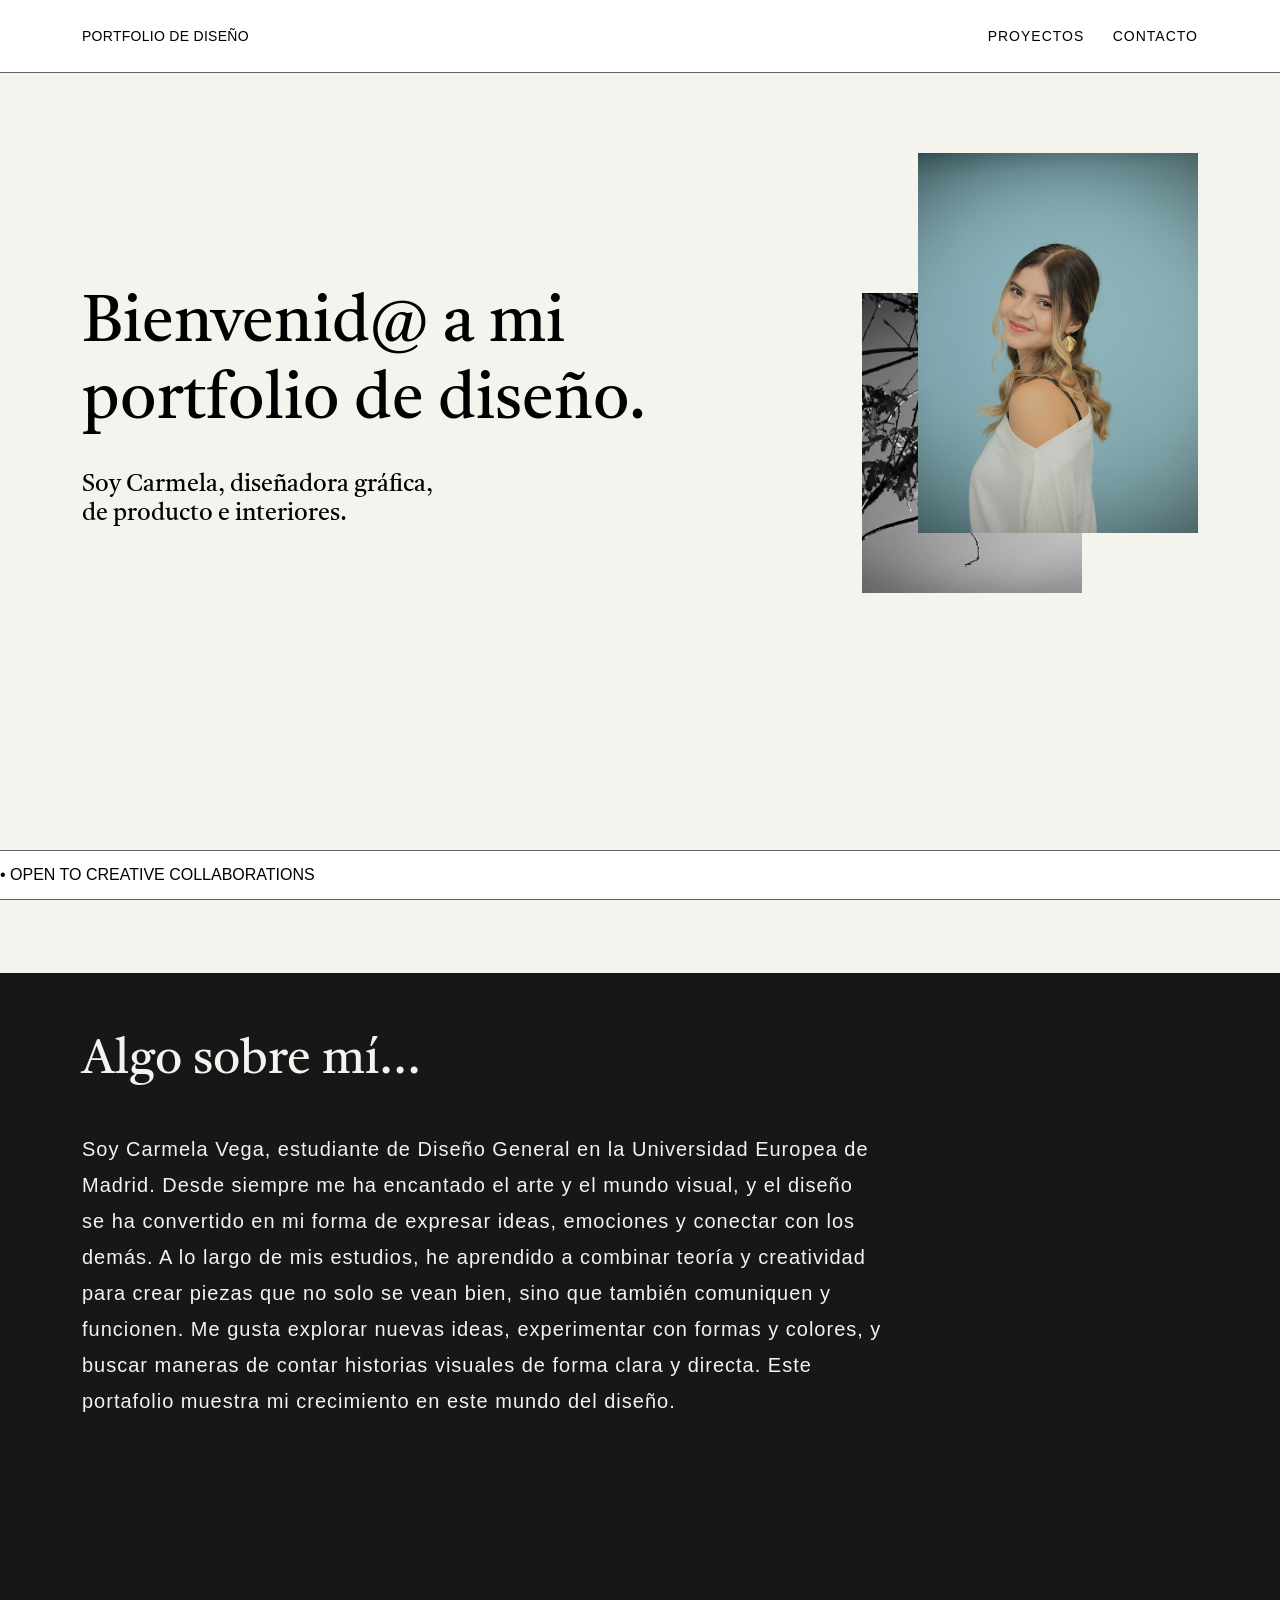
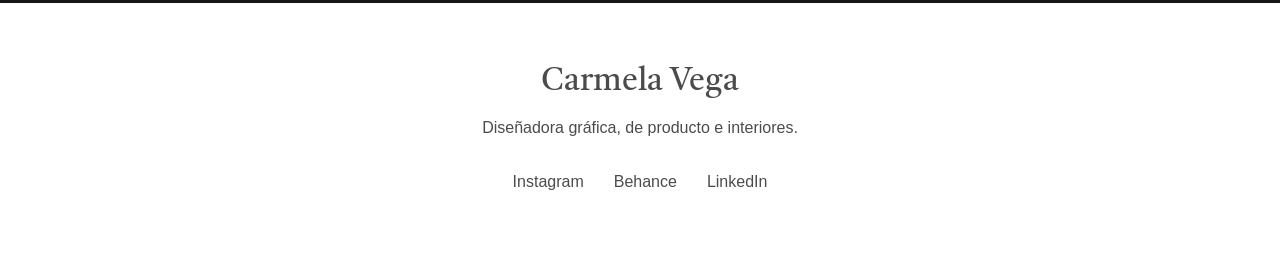
==== TRABAJO FINAL PORTOLFIO/index.html @ 1b76c17f "Estructura inicial del portfolio personal" ====
<!doctype html>
<html lang="es">
  <head>
    <meta charset="UTF-8" />
    <meta name="viewport" content="width=device-width, initial-scale=1.0" />
    <title>Portfolio Carmela Vega</title>

    <!-- Bootstrap 5.3 -->
    <link
      href="https://cdn.jsdelivr.net/npm/bootstrap@5.3.3/dist/css/bootstrap.min.css"
      rel="stylesheet"
    />

    <!-- CSS propio -->
    <link rel="stylesheet" href="css/style.css" />

    <!-- JavaScript -->
    <script src="js/script.js" defer></script>

    <link rel="preconnect" href="https://fonts.googleapis.com" />
    <link rel="preconnect" href="https://fonts.gstatic.com" crossorigin />
    <link
      href="https://fonts.googleapis.com/css2?family=Castoro:ital@0;1&family=Playfair+Display:ital,wght@0,400..900;1,400..900&family=Poppins:ital,wght@0,100;0,200;0,300;0,400;0,500;0,600;0,700;0,800;0,900;1,100;1,200;1,300;1,400;1,500;1,600;1,700;1,800;1,900&family=Urbanist:ital,wght@0,100..900;1,100..900&display=swap"
      rel="stylesheet"
    />
  </head>
  <body>
    <!-- ===================== Cabecera ===================== -->
    <header class="cabecera">
      <div class="container d-flex justify-content-between align-items-center">
        <a href="#" class="marca">PORTFOLIO DE DISEÑO</a>
        <nav>
          <a href="#proyectos" class="enlace-nav">PROYECTOS</a>
          <a href="#contacto-seccion" class="enlace-nav">CONTACTO</a>
        </nav>
      </div>
    </header>

    <!-- ===================== Hero ===================== -->
    <section class="hero">
      <div class="container hero-content">
        <div class="hero-text">
          <h1>Bienvenid@ a mi portfolio de diseño.</h1>

          <h2>
            Soy Carmela, diseñadora gráfica, <br />
            de producto e interiores.
          </h2>
        </div>

        <div class="hero-images">
          <img src="img/IMG_3448.jpg" alt="fotografia BN" class="img-back" />

          <img
            src="img/IMG_0022 (3).JPG"
            alt="Foto carmela"
            class="img-front"
          />
        </div>
      </div>
    </section>
    <!-- ===================== Linea animada ===================== -->
    <div class="linea-horizontal">
      <div class="texto-movimiento">• OPEN TO CREATIVE COLLABORATIONS</div>
    </div>
    <!-- SOBRE MÍ -->

    <section class="sobre-mi">
      <div class="container">
        <h2>Algo sobre mí...</h2>

        <p>
          Soy Carmela Vega, estudiante de Diseño General en la Universidad
          Europea de Madrid. Desde siempre me ha encantado el arte y el mundo
          visual, y el diseño se ha convertido en mi forma de expresar ideas,
          emociones y conectar con los demás. A lo largo de mis estudios, he
          aprendido a combinar teoría y creatividad para crear piezas que no
          solo se vean bien, sino que también comuniquen y funcionen. Me gusta
          explorar nuevas ideas, experimentar con formas y colores, y buscar
          maneras de contar historias visuales de forma clara y directa. Este
          portafolio muestra mi crecimiento en este mundo del diseño.
        </p>
      </div>
    </section>

    <!--FOOTER-->

    <footer class="footer">
      <h3>Carmela Vega</h3>

      <p>Diseñadora gráfica, de producto e interiores.</p>

      <div class="footer-links">
        <a href="#">Instagram</a>

        <a href="#">Behance</a>

        <a href="#">LinkedIn</a>
      </div>
    </footer>
  </body>
</html>
---- TRABAJO FINAL PORTOLFIO/css/style.css ----
/* PARAMETROS */

* {
  box-sizing: border-box;
}

html {
  scroll-behavior: smooth;
}

body {
  font-family: "Helvetica Neue", Arial, sans-serif;
  background: var(--color-fondo);
  color: var(--color-texto);
  line-height: 1.5;
  margin: 0;
}

/* CABECERA */

.cabecera {
  padding: 1.5rem 0;
  border-bottom: 1px solid rgb(100, 100, 100);
}

.marca {
  font-size: 14px;
  letter-spacing: 1px;
  letter-spacing: 0.02em;
  color: var(--color-acento);
  text-decoration: none;
}

.enlace-nav {
  color: black;
  text-decoration: none;
  margin-left: 1.5rem;
  font-size: 14px;
  letter-spacing: 1px;
  transition: opacity 0.2s ease;
}

.enlace-nav:hover {
  opacity: 0.6;
}

/* HERO */

.hero {
  padding: 100px 0;
  background: #f5f3ee;
  overflow: hidden;
  position: relative;
  min-height: 100vh;
}

.hero-content {
  display: flex;
  justify-content: space-between;
  align-items: center;
  gap: 80px;
}

/* TEXTO */

.hero-text {
  max-width: 700px;
}

.hero h1 {
  font-family: "castoro";
  font-size: 4rem;
  margin-bottom: 10px;
  font-weight: 400;
}

.hero h2 {
  font-family: "castoro";
  font-size: 1.5rem;
  font-weight: 500;
  margin-bottom: 30px;
  margin-top: 30px;
}

/* IMÁGENES */

.hero-images {
  position: relative;
  width: 420px;
  height: 500px;
}

/* FOTO DE ATRÁS */

.img-back {
  position: absolute;
  width: 220px;
  height: 300px;
  cursor: pointer;
  left: 0;
  bottom: 0;
  z-index: 1;
  margin-bottom: 5rem;

  object-fit: cover;
  transition: transform 0.4s ease;
}

.img-back:hover {
  transform: scale(1.03) translateY(-10px);
}

/* FOTO MIA */

.img-front {
  position: absolute;
  width: 280px;
  height: 380px;
  object-fit: cover;
  top: -20px;
  right: 0;
  z-index: 2;

  transition: transform 0.4s ease;
  cursor: pointer;
}

.img-front:hover {
  transform: scale(1.03) translateY(-10px);
}

/* CONTENEDOR DE LA LÍNEA */

.linea-horizontal {
  position: absolute;
  bottom: 0;
  width: 100%;
  background-color: white;
  border-top: 1px solid rgb(100, 100, 100);
  border-bottom: 1px solid rgb(100, 100, 100);
  overflow: hidden;
  padding: 12px 0;
  z-index: 10;
}

/* TEXTO */

.texto-movimiento {
  display: inline-block;
  /* 
  white-space: nowrap;
  font-size: 14px;
  letter-spacing: 1px; */
  animation: moverTexto 12s linear infinite;
}

/* ANIMACIÓN */

@keyframes moverTexto {
  /* from {
    transform: translateX(100%);
  } */

  to {
    transform: translateX(-50%);
  }
}

/* SOBRE MÍ */

.sobre-mi {
  background-color: rgb(24, 23, 23);
  padding: 60px 0;
  min-height: 70vh;
}

.sobre-mi h2 {
  font-family: "castoro";
  color: #f5f3ee;
  font-size: 3rem;
  margin-bottom: 40px;
}

.sobre-mi p {
  color: #f5f3ee;
  max-width: 800px;
  font-size: 20px;
  letter-spacing: 1px;
  line-height: 1.8;
  font-weight: 300;
}

/* FOOTER */

.footer {
  opacity: 0.7;
  background-color: white;
  color: black;
  text-align: center;
  padding: 60px 20px;
}

.footer h3 {
  font-family: "castoro";
  font-size: 2rem;
  margin-bottom: 15px;
}

/* TEXTO */

.footer p {
  font-size: 1rem;
  margin-bottom: 30px;
}

/* LINKS */

.footer-links {
  display: flex;
  justify-content: center;
  gap: 30px;
}

.footer-links a {
  color: #000000;
  text-decoration: none;
  transition: opacity 0.3s ease;
}

.footer-links a:hover {
  opacity: 0.6;
}
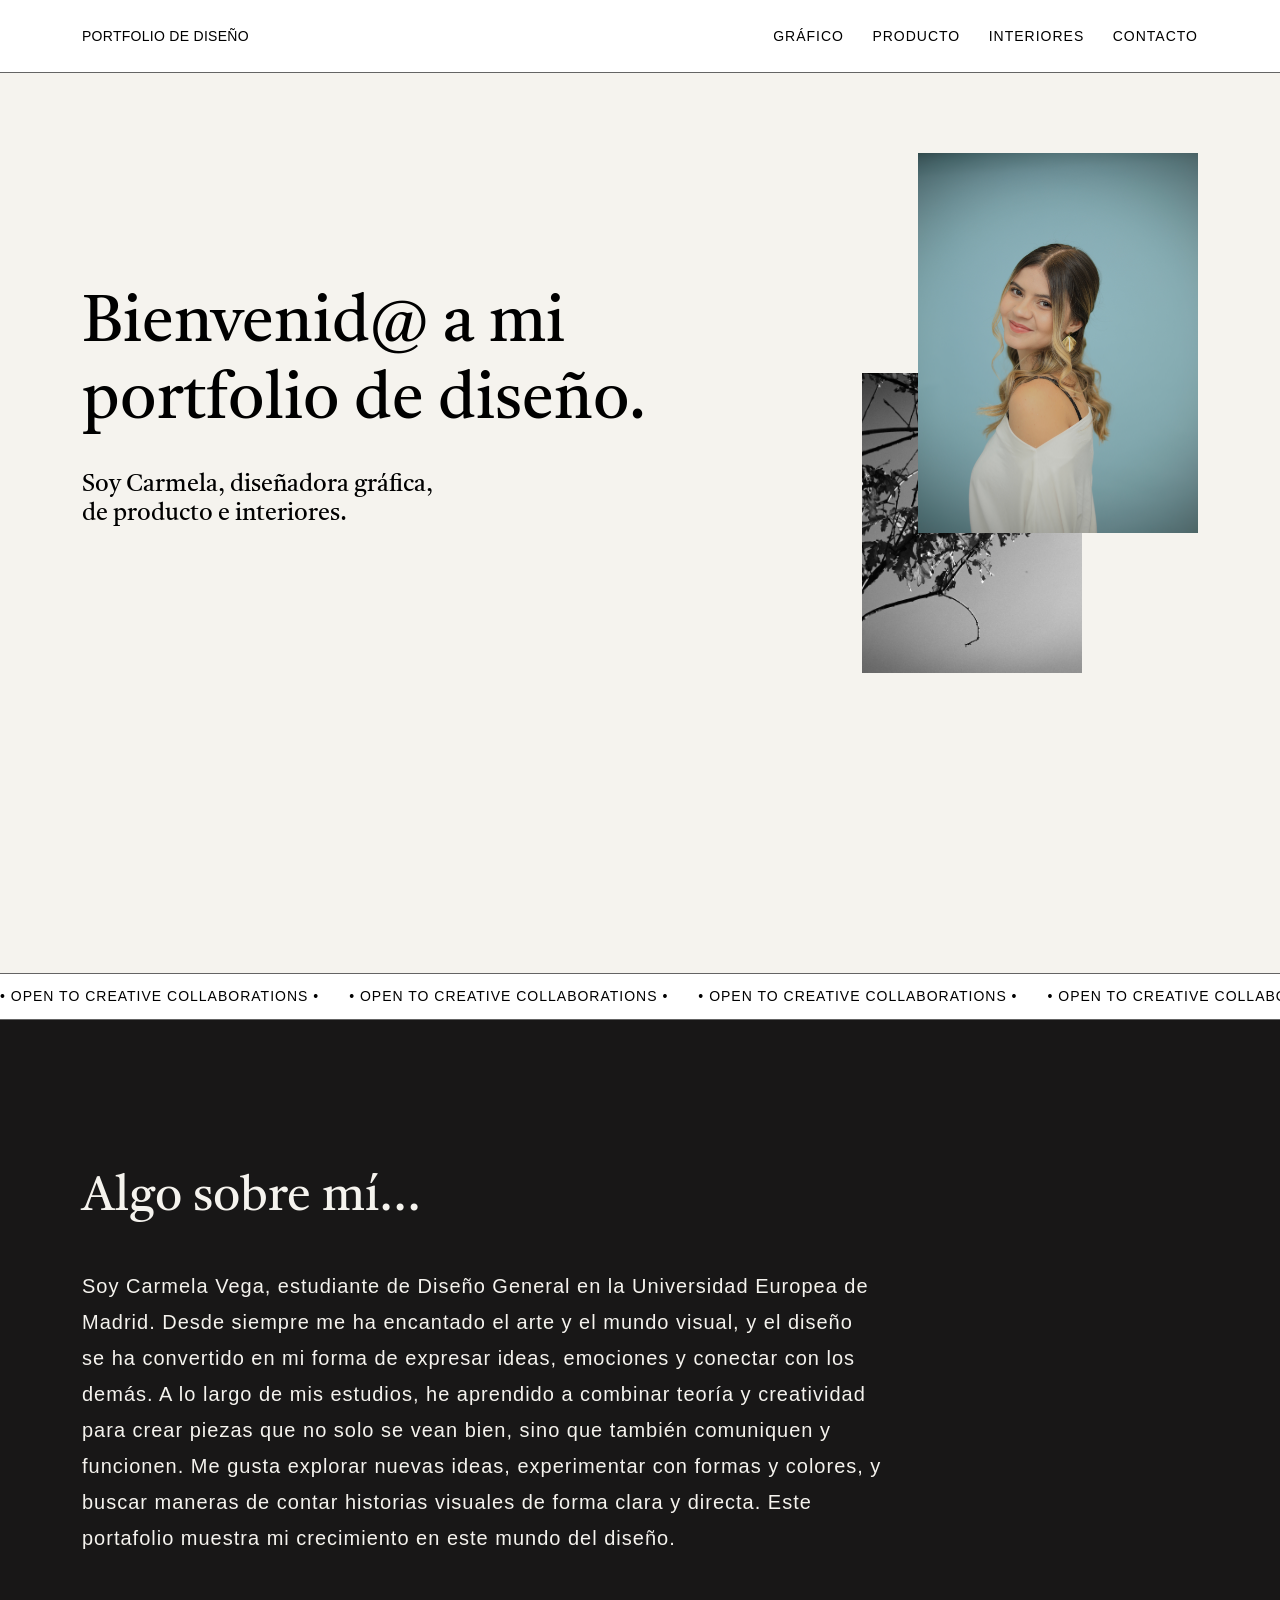
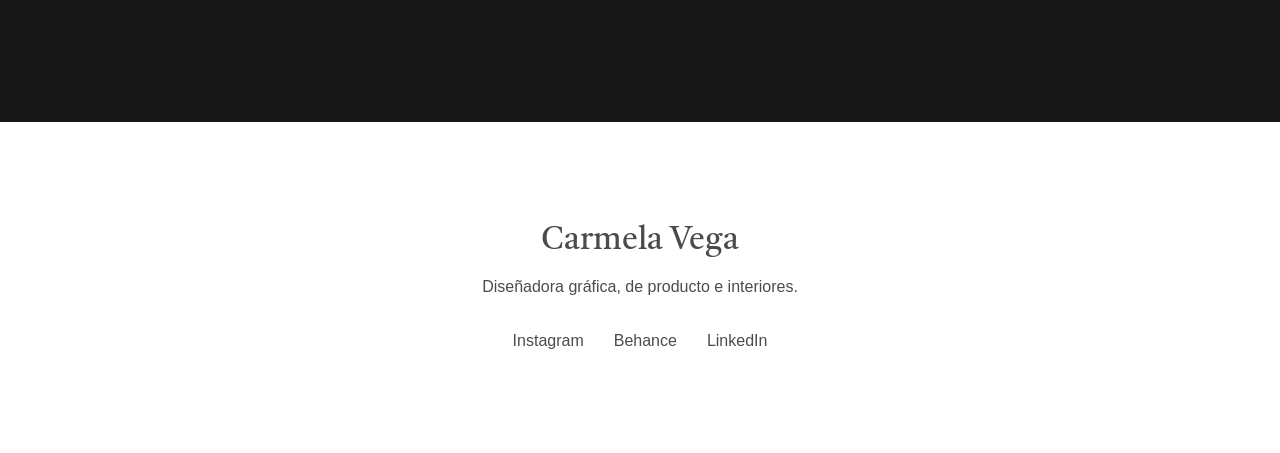
==== commit a2c74848: "Implementación de la sección gráfica y mejoras de estilo" ====
--- a/TRABAJO FINAL PORTOLFIO/index.html
+++ b/TRABAJO FINAL PORTOLFIO/index.html
@@ -2,7 +2,9 @@
 <html lang="es">
   <head>
     <meta charset="UTF-8" />
+
     <meta name="viewport" content="width=device-width, initial-scale=1.0" />
+
     <title>Portfolio Carmela Vega</title>
 
     <!-- Bootstrap 5.3 -->
@@ -18,25 +20,36 @@
     <script src="js/script.js" defer></script>
 
     <link rel="preconnect" href="https://fonts.googleapis.com" />
+
     <link rel="preconnect" href="https://fonts.gstatic.com" crossorigin />
+
     <link
       href="https://fonts.googleapis.com/css2?family=Castoro:ital@0;1&family=Playfair+Display:ital,wght@0,400..900;1,400..900&family=Poppins:ital,wght@0,100;0,200;0,300;0,400;0,500;0,600;0,700;0,800;0,900;1,100;1,200;1,300;1,400;1,500;1,600;1,700;1,800;1,900&family=Urbanist:ital,wght@0,100..900;1,100..900&display=swap"
       rel="stylesheet"
     />
   </head>
+
   <body>
     <!-- ===================== Cabecera ===================== -->
+
     <header class="cabecera">
       <div class="container d-flex justify-content-between align-items-center">
-        <a href="#" class="marca">PORTFOLIO DE DISEÑO</a>
+        <a href="index.html" class="marca"> PORTFOLIO DE DISEÑO </a>
+
         <nav>
-          <a href="#proyectos" class="enlace-nav">PROYECTOS</a>
-          <a href="#contacto-seccion" class="enlace-nav">CONTACTO</a>
+          <a href="grafico.html" class="enlace-nav">GRÁFICO</a>
+
+          <a href="#producto" class="enlace-nav">PRODUCTO</a>
+
+          <a href="#interiores" class="enlace-nav">INTERIORES</a>
+
+          <a href="contacto.html" class="enlace-nav">CONTACTO</a>
         </nav>
       </div>
     </header>
 
     <!-- ===================== Hero ===================== -->
+
     <section class="hero">
       <div class="container hero-content">
         <div class="hero-text">
@@ -59,11 +72,22 @@
         </div>
       </div>
     </section>
+
     <!-- ===================== Linea animada ===================== -->
+
     <div class="linea-horizontal">
-      <div class="texto-movimiento">• OPEN TO CREATIVE COLLABORATIONS</div>
+      <div class="texto-movimiento">
+        <span>• OPEN TO CREATIVE COLLABORATIONS •</span>
+
+        <span>• OPEN TO CREATIVE COLLABORATIONS •</span>
+
+        <span>• OPEN TO CREATIVE COLLABORATIONS •</span>
+
+        <span>• OPEN TO CREATIVE COLLABORATIONS •</span>
+      </div>
     </div>
-    <!-- SOBRE MÍ -->
+
+    <!-- ===================== SOBRE MÍ ===================== -->
 
     <section class="sobre-mi">
       <div class="container">
@@ -83,7 +107,7 @@
       </div>
     </section>
 
-    <!--FOOTER-->
+    <!-- ===================== FOOTER ===================== -->
 
     <footer class="footer">
       <h3>Carmela Vega</h3>
--- a/TRABAJO FINAL PORTOLFIO/css/style.css
+++ b/TRABAJO FINAL PORTOLFIO/css/style.css
@@ -100,7 +100,6 @@
   left: 0;
   bottom: 0;
   z-index: 1;
-  margin-bottom: 5rem;
 
   object-fit: cover;
   transition: transform 0.4s ease;
@@ -132,34 +131,31 @@
 /* CONTENEDOR DE LA LÍNEA */
 
 .linea-horizontal {
-  position: absolute;
-  bottom: 0;
   width: 100%;
   background-color: white;
   border-top: 1px solid rgb(100, 100, 100);
   border-bottom: 1px solid rgb(100, 100, 100);
   overflow: hidden;
   padding: 12px 0;
-  z-index: 10;
 }
 
 /* TEXTO */
 
 .texto-movimiento {
-  display: inline-block;
-  /* 
+  display: flex;
+  gap: 30px;
   white-space: nowrap;
   font-size: 14px;
-  letter-spacing: 1px; */
+  letter-spacing: 1px;
   animation: moverTexto 12s linear infinite;
 }
 
 /* ANIMACIÓN */
 
 @keyframes moverTexto {
-  /* from {
-    transform: translateX(100%);
-  } */
+  from {
+    transform: translateX(0);
+  }
 
   to {
     transform: translateX(-50%);
@@ -170,7 +166,7 @@
 
 .sobre-mi {
   background-color: rgb(24, 23, 23);
-  padding: 60px 0;
+  padding: 150px 0;
   min-height: 70vh;
 }
 
@@ -197,7 +193,7 @@
   background-color: white;
   color: black;
   text-align: center;
-  padding: 60px 20px;
+  padding: 100px 20px;
 }
 
 .footer h3 {
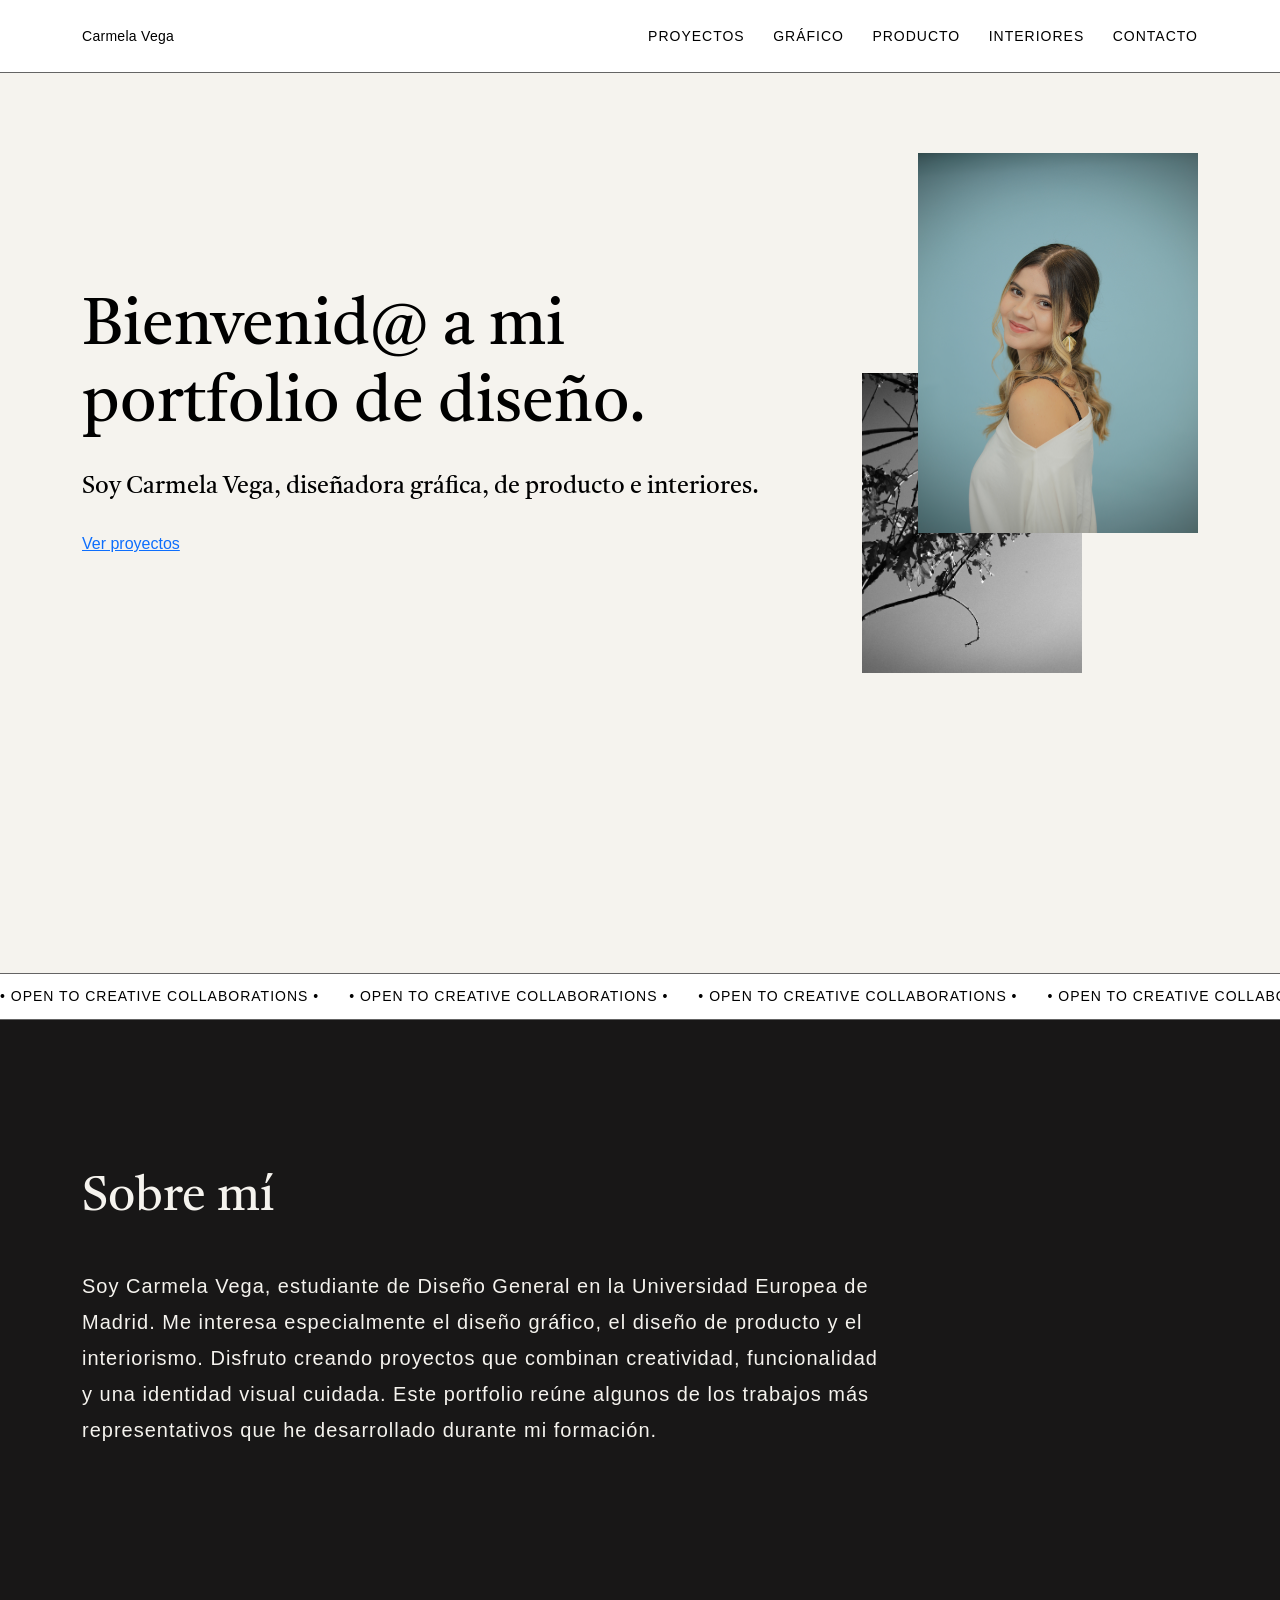
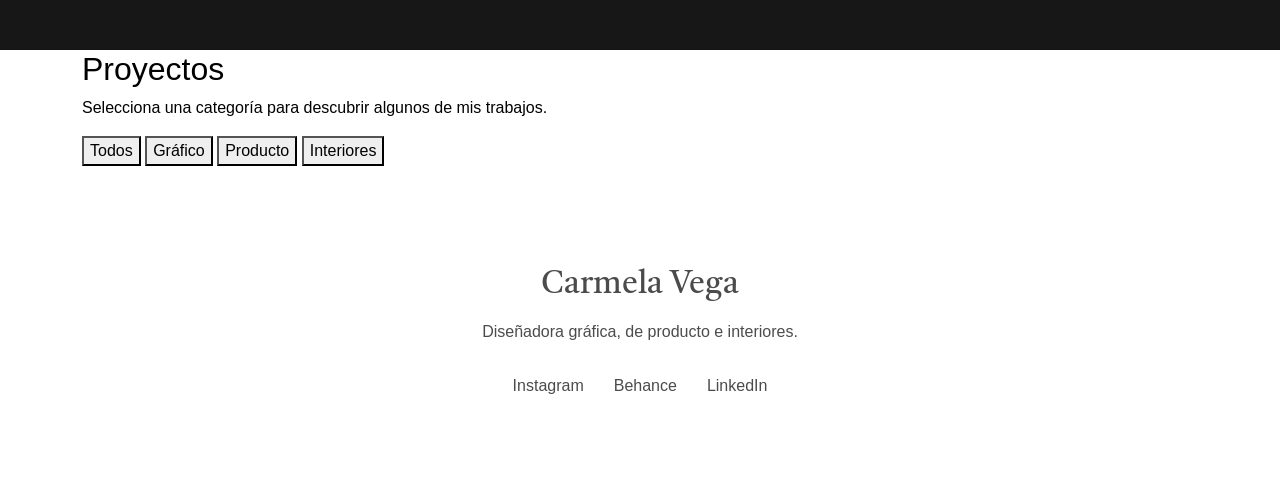
==== commit b2cf4805: "Corrección del index del portfolio" ====
--- a/TRABAJO FINAL PORTOLFIO/index.html
+++ b/TRABAJO FINAL PORTOLFIO/index.html
@@ -7,107 +7,144 @@
 
     <title>Portfolio Carmela Vega</title>
 
-    <!-- Bootstrap 5.3 -->
+    <!-- Bootstrap -->
+
     <link
       href="https://cdn.jsdelivr.net/npm/bootstrap@5.3.3/dist/css/bootstrap.min.css"
       rel="stylesheet"
     />
 
-    <!-- CSS propio -->
+    <!-- CSS -->
+
     <link rel="stylesheet" href="css/style.css" />
 
     <!-- JavaScript -->
+
+    <script src="js/proyectos.js" defer></script>
     <script src="js/script.js" defer></script>
+
+    <!-- Google Fonts -->
 
     <link rel="preconnect" href="https://fonts.googleapis.com" />
 
     <link rel="preconnect" href="https://fonts.gstatic.com" crossorigin />
 
     <link
-      href="https://fonts.googleapis.com/css2?family=Castoro:ital@0;1&family=Playfair+Display:ital,wght@0,400..900;1,400..900&family=Poppins:ital,wght@0,100;0,200;0,300;0,400;0,500;0,600;0,700;0,800;0,900;1,100;1,200;1,300;1,400;1,500;1,600;1,700;1,800;1,900&family=Urbanist:ital,wght@0,100..900;1,100..900&display=swap"
+      href="https://fonts.googleapis.com/css2?family=Castoro:ital@0;1&family=Playfair+Display:wght@400;700&family=Poppins:wght@300;400;500;600;700&display=swap"
       rel="stylesheet"
     />
   </head>
 
   <body>
-    <!-- ===================== Cabecera ===================== -->
-
     <header class="cabecera">
       <div class="container d-flex justify-content-between align-items-center">
-        <a href="index.html" class="marca"> PORTFOLIO DE DISEÑO </a>
+        <a href="index.html" class="marca"> Carmela Vega </a>
 
         <nav>
+          <a href="#proyectos" class="enlace-nav">PROYECTOS</a>
+
           <a href="grafico.html" class="enlace-nav">GRÁFICO</a>
 
-          <a href="#producto" class="enlace-nav">PRODUCTO</a>
+          <a href="producto.html" class="enlace-nav">PRODUCTO</a>
 
-          <a href="#interiores" class="enlace-nav">INTERIORES</a>
+          <a href="interiores.html" class="enlace-nav">INTERIORES</a>
 
           <a href="contacto.html" class="enlace-nav">CONTACTO</a>
         </nav>
       </div>
     </header>
 
-    <!-- ===================== Hero ===================== -->
+    <main>
+      <!-- HERO -->
 
-    <section class="hero">
-      <div class="container hero-content">
-        <div class="hero-text">
-          <h1>Bienvenid@ a mi portfolio de diseño.</h1>
+      <section class="hero">
+        <div class="container hero-content">
+          <div class="hero-text">
+            <h1>Bienvenid@ a mi portfolio de diseño.</h1>
 
-          <h2>
-            Soy Carmela, diseñadora gráfica, <br />
-            de producto e interiores.
-          </h2>
+            <h2>
+              Soy Carmela Vega, diseñadora gráfica, de producto e interiores.
+            </h2>
+
+            <a href="#proyectos" class="boton-principal"> Ver proyectos </a>
+          </div>
+
+          <div class="hero-images">
+            <img
+              src="img/IMG_3448.jpg"
+              alt="Fotografía artística en blanco y negro"
+              class="img-back"
+            />
+
+            <img
+              src="img/IMG_0022 (3).JPG"
+              alt="Retrato de Carmela Vega"
+              class="img-front"
+            />
+          </div>
         </div>
+      </section>
 
-        <div class="hero-images">
-          <img src="img/IMG_3448.jpg" alt="fotografia BN" class="img-back" />
+      <!-- TEXTO EN MOVIMIENTO -->
 
-          <img
-            src="img/IMG_0022 (3).JPG"
-            alt="Foto carmela"
-            class="img-front"
-          />
+      <div class="linea-horizontal">
+        <div class="texto-movimiento">
+          <span>• OPEN TO CREATIVE COLLABORATIONS •</span>
+          <span>• OPEN TO CREATIVE COLLABORATIONS •</span>
+          <span>• OPEN TO CREATIVE COLLABORATIONS •</span>
+          <span>• OPEN TO CREATIVE COLLABORATIONS •</span>
         </div>
       </div>
-    </section>
 
-    <!-- ===================== Linea animada ===================== -->
+      <!-- SOBRE MI -->
 
-    <div class="linea-horizontal">
-      <div class="texto-movimiento">
-        <span>• OPEN TO CREATIVE COLLABORATIONS •</span>
+      <section class="sobre-mi aparecer">
+        <div class="container">
+          <h2>Sobre mí</h2>
 
-        <span>• OPEN TO CREATIVE COLLABORATIONS •</span>
+          <p>
+            Soy Carmela Vega, estudiante de Diseño General en la Universidad
+            Europea de Madrid. Me interesa especialmente el diseño gráfico, el
+            diseño de producto y el interiorismo. Disfruto creando proyectos que
+            combinan creatividad, funcionalidad y una identidad visual cuidada.
+            Este portfolio reúne algunos de los trabajos más representativos que
+            he desarrollado durante mi formación.
+          </p>
+        </div>
+      </section>
 
-        <span>• OPEN TO CREATIVE COLLABORATIONS •</span>
+      <!-- PROYECTOS -->
 
-        <span>• OPEN TO CREATIVE COLLABORATIONS •</span>
-      </div>
-    </div>
+      <section id="proyectos" class="proyectos aparecer">
+        <div class="container">
+          <h2>Proyectos</h2>
 
-    <!-- ===================== SOBRE MÍ ===================== -->
+          <p>
+            Selecciona una categoría para descubrir algunos de mis trabajos.
+          </p>
 
-    <section class="sobre-mi">
-      <div class="container">
-        <h2>Algo sobre mí...</h2>
+          <div class="filtros">
+            <button class="btn-filtro activo" data-categoria="todos">
+              Todos
+            </button>
 
-        <p>
-          Soy Carmela Vega, estudiante de Diseño General en la Universidad
-          Europea de Madrid. Desde siempre me ha encantado el arte y el mundo
-          visual, y el diseño se ha convertido en mi forma de expresar ideas,
-          emociones y conectar con los demás. A lo largo de mis estudios, he
-          aprendido a combinar teoría y creatividad para crear piezas que no
-          solo se vean bien, sino que también comuniquen y funcionen. Me gusta
-          explorar nuevas ideas, experimentar con formas y colores, y buscar
-          maneras de contar historias visuales de forma clara y directa. Este
-          portafolio muestra mi crecimiento en este mundo del diseño.
-        </p>
-      </div>
-    </section>
+            <button class="btn-filtro" data-categoria="grafico">Gráfico</button>
 
-    <!-- ===================== FOOTER ===================== -->
+            <button class="btn-filtro" data-categoria="producto">
+              Producto
+            </button>
+
+            <button class="btn-filtro" data-categoria="interiores">
+              Interiores
+            </button>
+          </div>
+
+          <div id="galeria-proyectos" class="galeria-proyectos">
+            <!-- JavaScript genera las tarjetas -->
+          </div>
+        </div>
+      </section>
+    </main>
 
     <footer class="footer">
       <h3>Carmela Vega</h3>
--- a/TRABAJO FINAL PORTOLFIO/css/style.css
+++ b/TRABAJO FINAL PORTOLFIO/css/style.css
@@ -226,3 +226,141 @@
 .footer-links a:hover {
   opacity: 0.6;
 }
+
+/* RESPONSIVE */
+
+@media (max-width: 992px) {
+  .hero-content {
+    flex-direction: column;
+    text-align: center;
+    gap: 60px;
+  }
+
+  .hero h1 {
+    font-size: 3rem;
+  }
+
+  .hero h2 {
+    font-size: 1.3rem;
+  }
+
+  .hero-images {
+    width: 340px;
+    height: 420px;
+  }
+
+  .img-front {
+    width: 240px;
+    height: 320px;
+  }
+
+  .img-back {
+    width: 180px;
+    height: 250px;
+  }
+}
+
+@media (max-width: 768px) {
+  .cabecera .container {
+    flex-direction: column;
+    gap: 15px;
+    text-align: center;
+  }
+
+  nav {
+    display: flex;
+    flex-wrap: wrap;
+    justify-content: center;
+    gap: 10px;
+  }
+
+  .enlace-nav {
+    margin-left: 0;
+  }
+
+  .hero {
+    min-height: auto;
+    padding: 80px 20px;
+  }
+
+  .hero-content {
+    flex-direction: column;
+    text-align: center;
+    gap: 40px;
+  }
+
+  .hero h1 {
+    font-size: 2.3rem;
+  }
+
+  .hero h2 {
+    font-size: 1.1rem;
+  }
+
+  .hero-images {
+    width: 280px;
+    height: 340px;
+  }
+
+  .img-front {
+    width: 200px;
+    height: 270px;
+  }
+
+  .img-back {
+    width: 150px;
+    height: 210px;
+  }
+
+  .sobre-mi {
+    padding: 100px 20px;
+  }
+
+  .sobre-mi h2 {
+    font-size: 2rem;
+  }
+
+  .sobre-mi p {
+    font-size: 1rem;
+  }
+
+  .footer-links {
+    flex-direction: column;
+    gap: 15px;
+  }
+}
+
+@media (max-width: 480px) {
+  .hero-images {
+    width: 100%;
+    height: auto;
+    display: flex;
+    justify-content: center;
+  }
+
+  .img-back {
+    display: none;
+  }
+
+  .img-front {
+    position: static;
+    width: 220px;
+    height: 300px;
+  }
+
+  .hero h1 {
+    font-size: 1.9rem;
+  }
+
+  .hero h2 {
+    font-size: 1rem;
+  }
+
+  .marca {
+    font-size: 12px;
+  }
+
+  .enlace-nav {
+    font-size: 12px;
+  }
+}
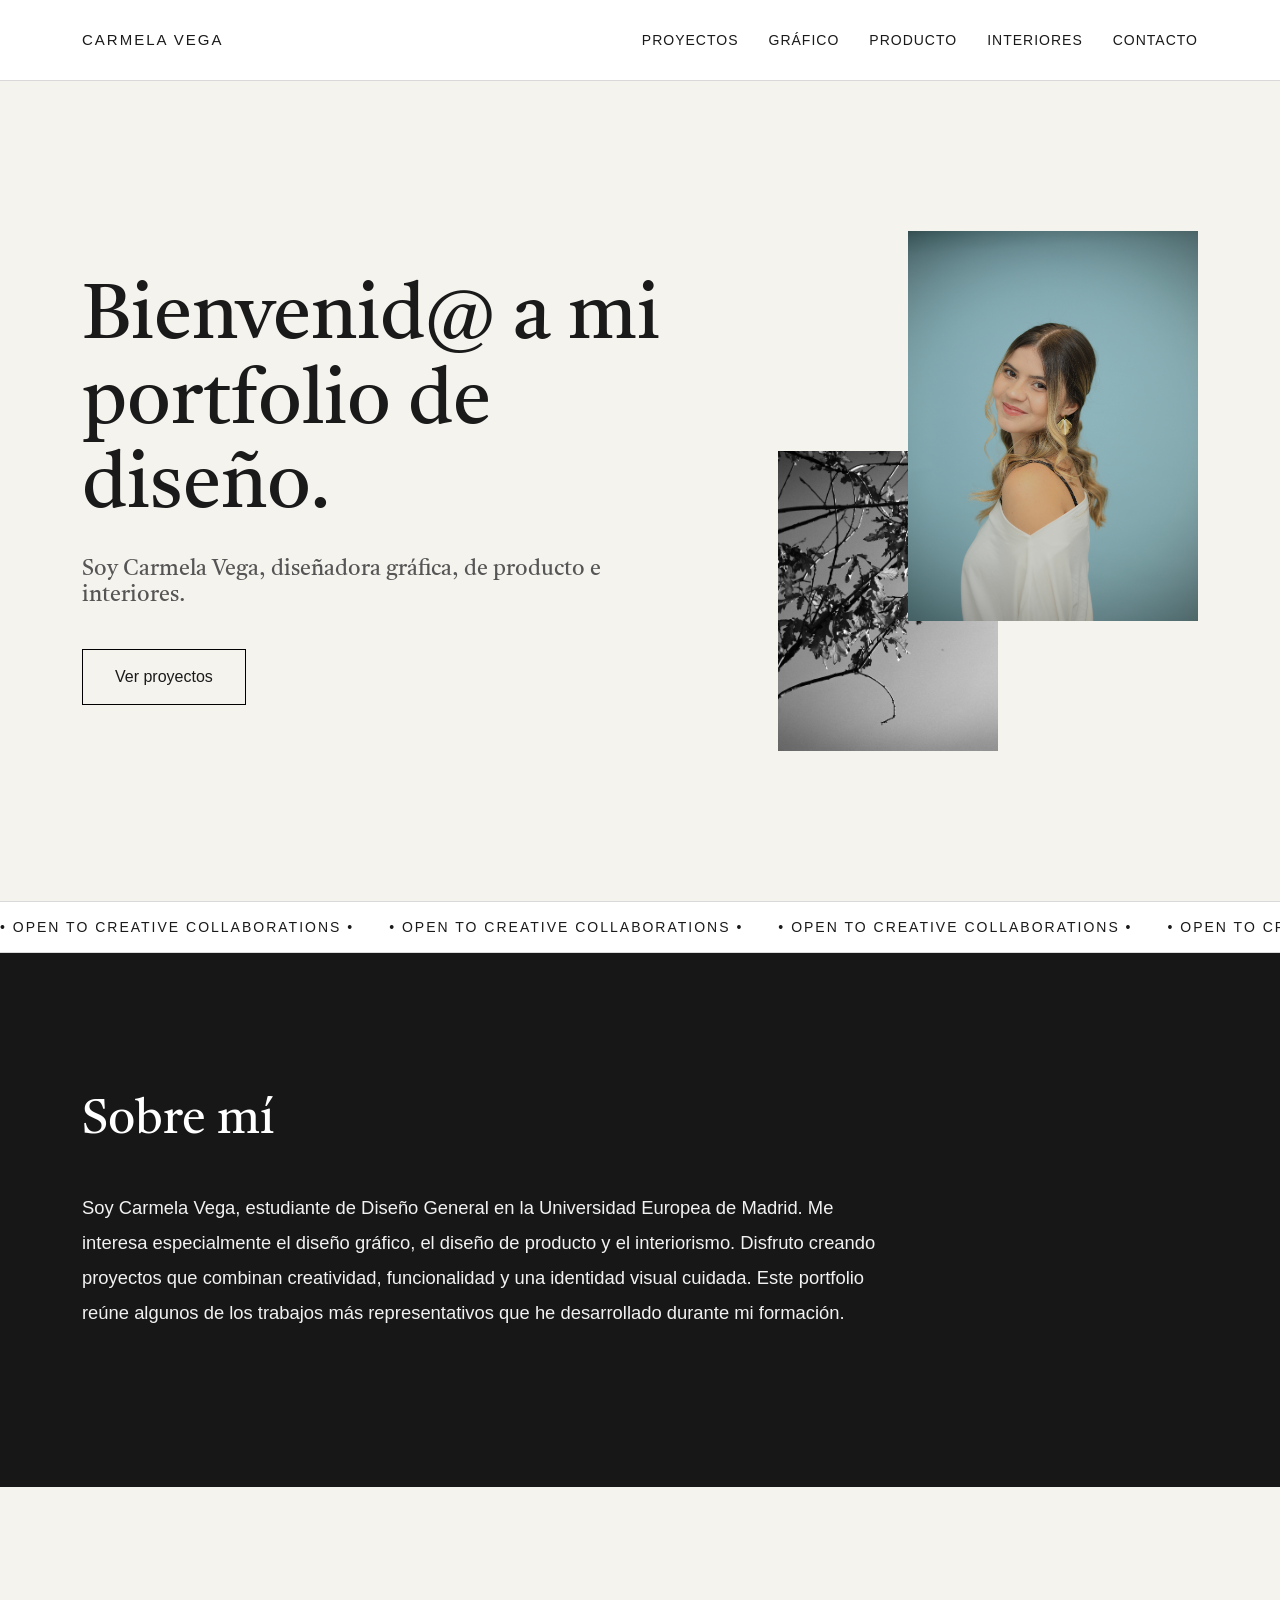
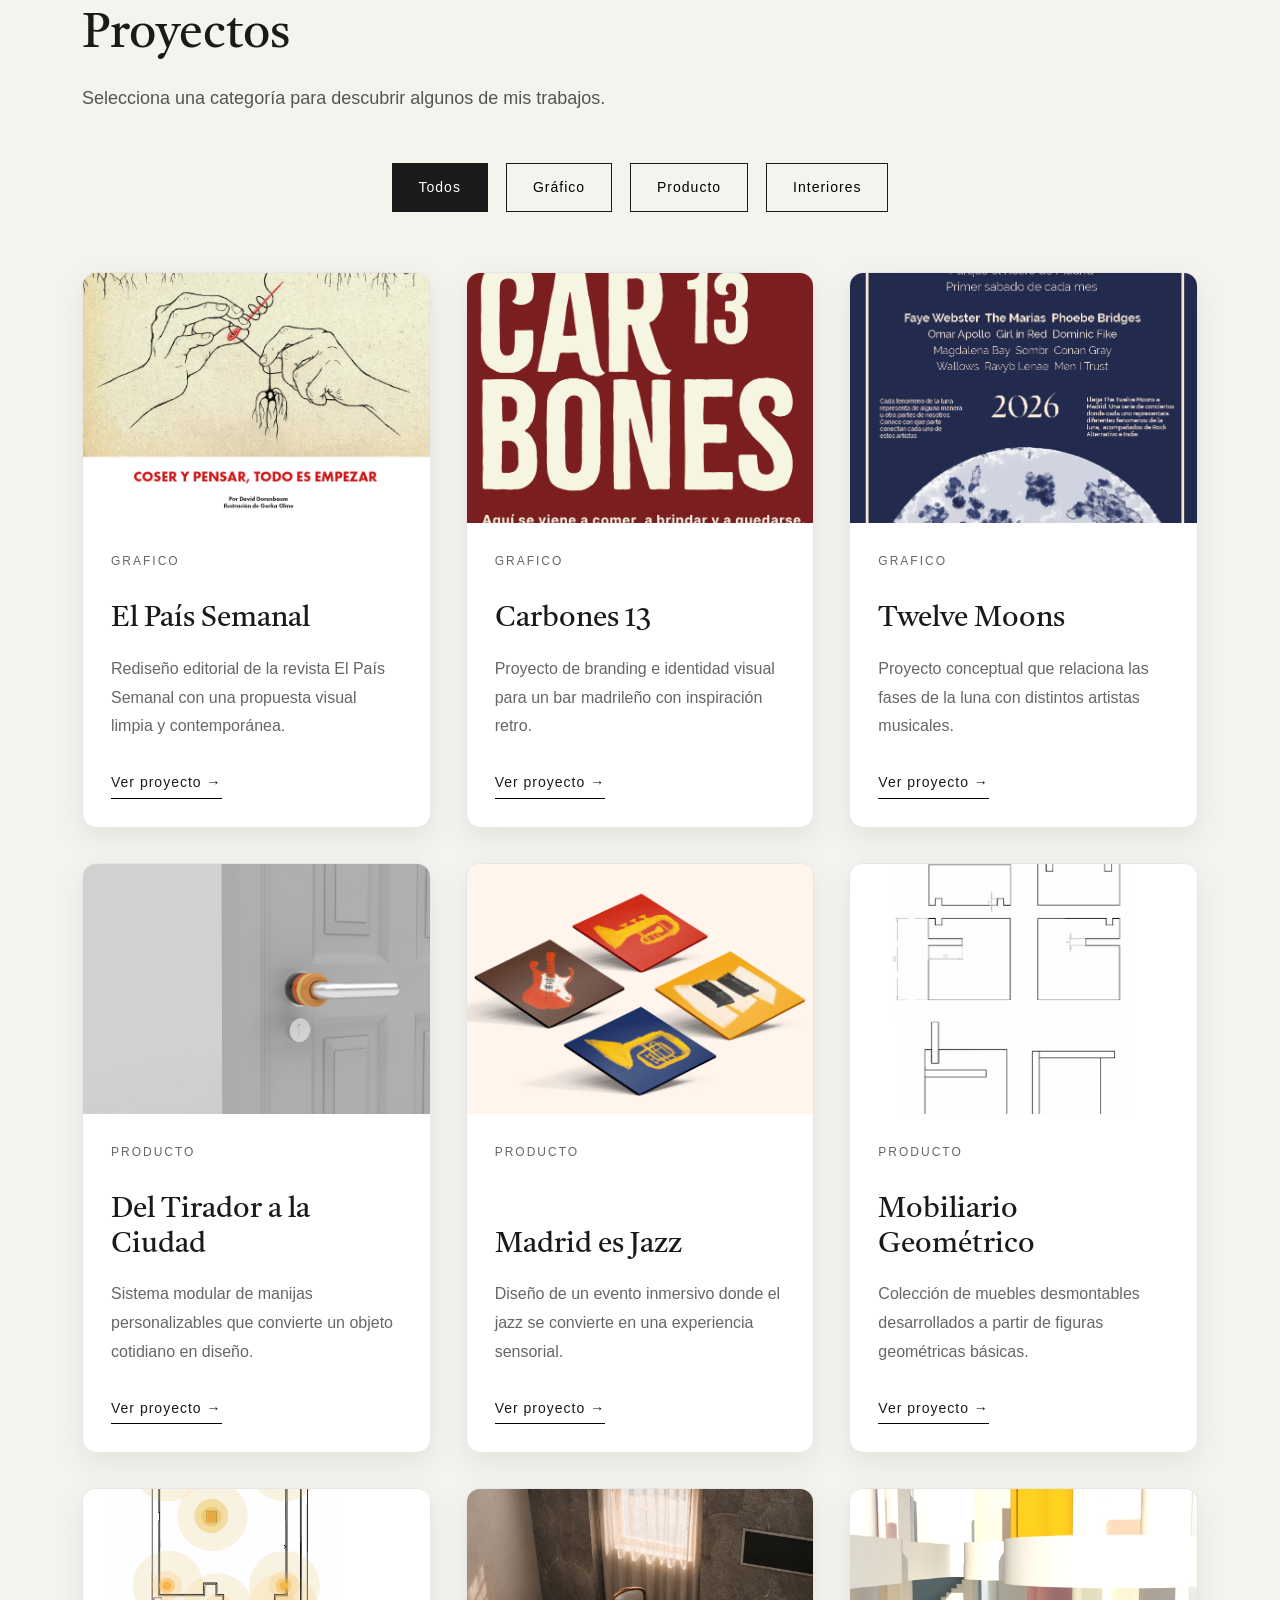
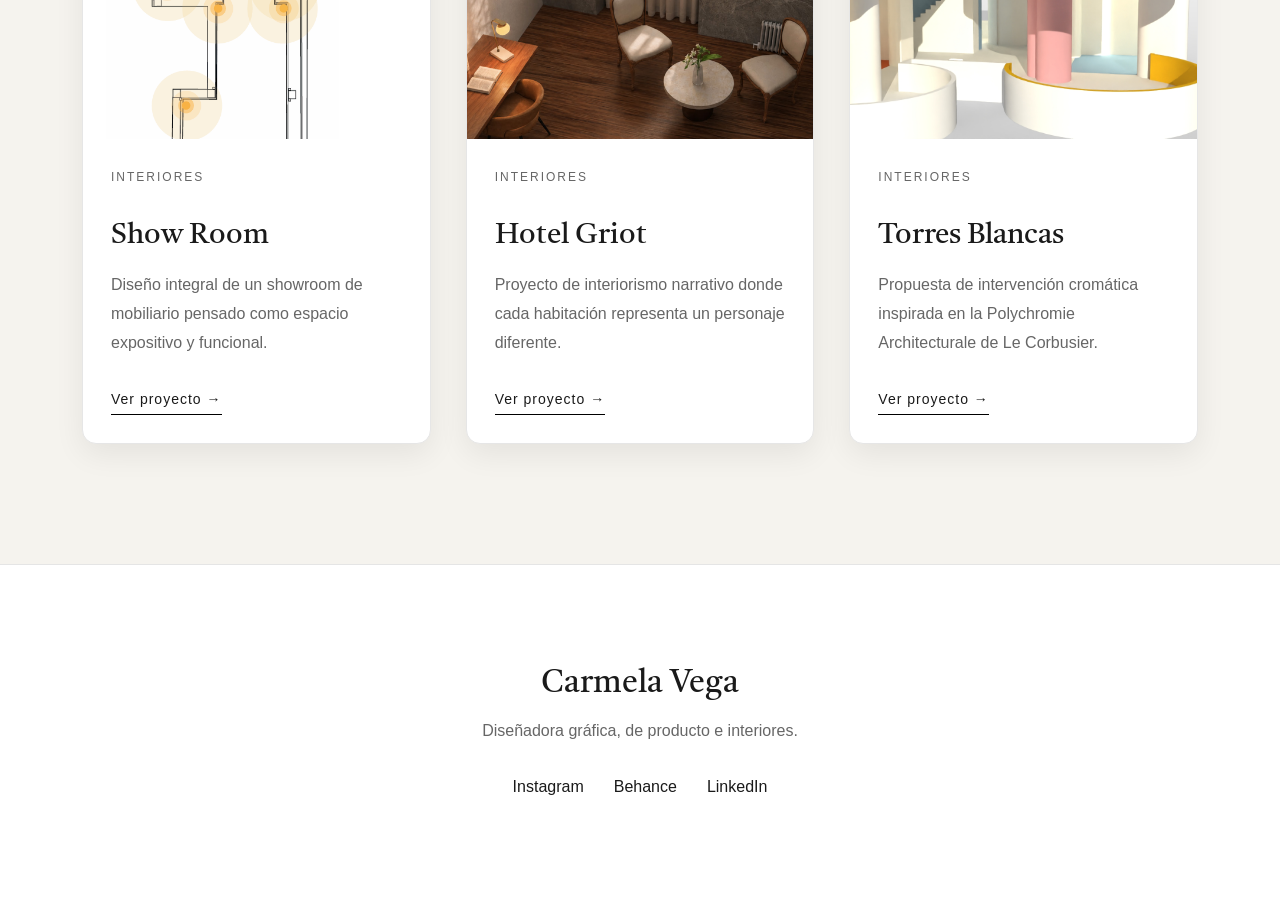
==== commit e74cdf06: "Correcciones de funcionamiento y galeria de fotos" ====
--- a/TRABAJO FINAL PORTOLFIO/index.html
+++ b/TRABAJO FINAL PORTOLFIO/index.html
@@ -36,9 +36,11 @@
   </head>
 
   <body>
+    <!-- CABECERA -->
+
     <header class="cabecera">
       <div class="container d-flex justify-content-between align-items-center">
-        <a href="index.html" class="marca"> Carmela Vega </a>
+        <a href="index.html" class="marca">Carmela Vega</a>
 
         <nav>
           <a href="#proyectos" class="enlace-nav">PROYECTOS</a>
@@ -96,7 +98,7 @@
         </div>
       </div>
 
-      <!-- SOBRE MI -->
+      <!-- SOBRE MÍ -->
 
       <section class="sobre-mi aparecer">
         <div class="container">
@@ -115,13 +117,15 @@
 
       <!-- PROYECTOS -->
 
-      <section id="proyectos" class="proyectos aparecer">
+      <section id="proyectos" class="proyectos">
         <div class="container">
           <h2>Proyectos</h2>
 
           <p>
             Selecciona una categoría para descubrir algunos de mis trabajos.
           </p>
+
+          <!-- FILTROS -->
 
           <div class="filtros">
             <button class="btn-filtro activo" data-categoria="todos">
@@ -139,12 +143,14 @@
             </button>
           </div>
 
-          <div id="galeria-proyectos" class="galeria-proyectos">
-            <!-- JavaScript genera las tarjetas -->
-          </div>
+          <!-- GALERÍA -->
+
+          <div id="galeria-proyectos" class="galeria-proyectos"></div>
         </div>
       </section>
     </main>
+
+    <!-- FOOTER -->
 
     <footer class="footer">
       <h3>Carmela Vega</h3>
--- a/TRABAJO FINAL PORTOLFIO/css/style.css
+++ b/TRABAJO FINAL PORTOLFIO/css/style.css
@@ -1,6 +1,10 @@
+/* ===================== */
 /* PARAMETROS */
+/* ===================== */
 
 * {
+  margin: 0;
+  padding: 0;
   box-sizing: border-box;
 }
 
@@ -10,48 +14,89 @@
 
 body {
   font-family: "Helvetica Neue", Arial, sans-serif;
-  background: var(--color-fondo);
-  color: var(--color-texto);
-  line-height: 1.5;
-  margin: 0;
-}
-
+  background: #f5f3ee;
+  color: #1a1a1a;
+  line-height: 1.6;
+}
+
+/* CONTENEDOR */
+
+.container {
+  width: min(1200px, 90%);
+  margin: 0 auto;
+}
+
+/* IMAGENES */
+
+img {
+  max-width: 100%;
+  display: block;
+}
+
+/* LINKS */
+
+a {
+  text-decoration: none;
+  color: inherit;
+  transition: 0.3s ease;
+}
+
+/* BOTONES */
+
+button {
+  font: inherit;
+  cursor: pointer;
+}
+
+/* ===================== */
 /* CABECERA */
+/* ===================== */
 
 .cabecera {
-  padding: 1.5rem 0;
-  border-bottom: 1px solid rgb(100, 100, 100);
+  position: sticky;
+  top: 0;
+  z-index: 1000;
+  background: white;
+  border-bottom: 1px solid #d9d9d9;
+}
+
+.cabecera .container {
+  display: flex;
+  justify-content: space-between;
+  align-items: center;
+  min-height: 80px;
 }
 
 .marca {
+  font-size: 15px;
+  font-weight: 500;
+  letter-spacing: 2px;
+  text-transform: uppercase;
+}
+
+nav {
+  display: flex;
+  gap: 30px;
+}
+
+.enlace-nav {
   font-size: 14px;
   letter-spacing: 1px;
-  letter-spacing: 0.02em;
-  color: var(--color-acento);
-  text-decoration: none;
-}
-
-.enlace-nav {
-  color: black;
-  text-decoration: none;
-  margin-left: 1.5rem;
-  font-size: 14px;
-  letter-spacing: 1px;
-  transition: opacity 0.2s ease;
 }
 
 .enlace-nav:hover {
   opacity: 0.6;
 }
 
+/* ===================== */
 /* HERO */
+/* ===================== */
 
 .hero {
-  padding: 100px 0;
+  min-height: calc(100vh - 80px);
+  display: flex;
+  align-items: center;
   background: #f5f3ee;
-  overflow: hidden;
-  position: relative;
-  min-height: 100vh;
 }
 
 .hero-content {
@@ -61,96 +106,95 @@
   gap: 80px;
 }
 
-/* TEXTO */
-
 .hero-text {
-  max-width: 700px;
+  flex: 1;
 }
 
 .hero h1 {
-  font-family: "castoro";
-  font-size: 4rem;
-  margin-bottom: 10px;
+  font-family: "Castoro", serif;
+  font-size: clamp(3rem, 6vw, 4.8rem);
   font-weight: 400;
+  line-height: 1.1;
+  margin-bottom: 25px;
 }
 
 .hero h2 {
-  font-family: "castoro";
-  font-size: 1.5rem;
-  font-weight: 500;
-  margin-bottom: 30px;
-  margin-top: 30px;
-}
-
-/* IMÁGENES */
+  font-family: "Castoro", serif;
+  font-size: 1.4rem;
+  font-weight: 400;
+  margin-bottom: 40px;
+  color: #555;
+}
+
+/* BOTON */
+
+.boton-principal {
+  display: inline-block;
+  padding: 14px 32px;
+  border: 1px solid black;
+  background: transparent;
+  transition: 0.3s;
+}
+
+.boton-principal:hover {
+  background: black;
+  color: white;
+}
+
+/* IMAGENES HERO */
 
 .hero-images {
   position: relative;
   width: 420px;
-  height: 500px;
-}
-
-/* FOTO DE ATRÁS */
+  height: 520px;
+}
 
 .img-back {
   position: absolute;
   width: 220px;
   height: 300px;
-  cursor: pointer;
+  object-fit: cover;
   left: 0;
   bottom: 0;
-  z-index: 1;
-
-  object-fit: cover;
-  transition: transform 0.4s ease;
-}
-
-.img-back:hover {
-  transform: scale(1.03) translateY(-10px);
-}
-
-/* FOTO MIA */
+  transition: 0.4s;
+}
 
 .img-front {
   position: absolute;
-  width: 280px;
-  height: 380px;
+  width: 290px;
+  height: 390px;
   object-fit: cover;
-  top: -20px;
+  top: 0;
   right: 0;
-  z-index: 2;
-
-  transition: transform 0.4s ease;
-  cursor: pointer;
-}
-
-.img-front:hover {
-  transform: scale(1.03) translateY(-10px);
-}
-
-/* CONTENEDOR DE LA LÍNEA */
+  transition: 0.4s;
+}
+
+.img-front:hover,
+.img-back:hover {
+  transform: translateY(-10px);
+}
+
+/* ===================== */
+/* LINEA */
+/* ===================== */
 
 .linea-horizontal {
   width: 100%;
-  background-color: white;
-  border-top: 1px solid rgb(100, 100, 100);
-  border-bottom: 1px solid rgb(100, 100, 100);
   overflow: hidden;
-  padding: 12px 0;
-}
-
-/* TEXTO */
+  background: white;
+  border-top: 1px solid #d9d9d9;
+  border-bottom: 1px solid #d9d9d9;
+  padding: 14px 0;
+}
 
 .texto-movimiento {
   display: flex;
-  gap: 30px;
+  gap: 35px;
   white-space: nowrap;
+  animation: moverTexto 12s linear infinite;
   font-size: 14px;
-  letter-spacing: 1px;
-  animation: moverTexto 12s linear infinite;
-}
-
-/* ANIMACIÓN */
+  letter-spacing: 2px;
+}
 
 @keyframes moverTexto {
   from {
@@ -161,55 +205,195 @@
     transform: translateX(-50%);
   }
 }
-
-/* SOBRE MÍ */
+/* ===================== */
+/* SOBRE MI */
+/* ===================== */
 
 .sobre-mi {
-  background-color: rgb(24, 23, 23);
-  padding: 150px 0;
-  min-height: 70vh;
+  background: #181717;
+  color: white;
+  padding: 140px 0;
 }
 
 .sobre-mi h2 {
-  font-family: "castoro";
-  color: #f5f3ee;
+  font-family: "Castoro", serif;
   font-size: 3rem;
+  font-weight: 400;
   margin-bottom: 40px;
 }
 
 .sobre-mi p {
-  color: #f5f3ee;
   max-width: 800px;
-  font-size: 20px;
+  font-size: 1.15rem;
+  line-height: 1.9;
+  color: #f2f2f2;
+}
+
+/* ===================== */
+/* PROYECTOS */
+/* ===================== */
+
+.proyectos {
+  background: #f5f3ee;
+  padding: 120px 0;
+}
+
+.proyectos h2 {
+  font-family: "Castoro", serif;
+  font-size: 3rem;
+  font-weight: 400;
+  margin-bottom: 20px;
+}
+
+.proyectos > .container > p {
+  max-width: 700px;
+  font-size: 18px;
+  margin-bottom: 50px;
+  color: #555;
+}
+
+/* ===================== */
+/* FILTROS */
+/* ===================== */
+
+.filtros {
+  display: flex;
+  justify-content: center;
+  flex-wrap: wrap;
+  gap: 18px;
+  margin-bottom: 60px;
+}
+
+.btn-filtro {
+  background: transparent;
+  border: 1px solid #1a1a1a;
+  padding: 12px 26px;
+  font-size: 14px;
   letter-spacing: 1px;
+  transition: 0.3s;
+}
+
+.btn-filtro:hover,
+.btn-filtro.activo {
+  background: #1a1a1a;
+  color: white;
+}
+
+/* ===================== */
+/* GALERIA */
+/* ===================== */
+
+.galeria-proyectos {
+  display: grid;
+  grid-template-columns: repeat(auto-fit, minmax(330px, 1fr));
+  gap: 35px;
+}
+
+/* TARJETA */
+
+.tarjeta-proyecto {
+  background: white;
+  border-radius: 14px;
+  overflow: hidden;
+  border: 1px solid #e6e6e6;
+  box-shadow: 0 10px 30px rgba(0, 0, 0, 0.07);
+  transition: 0.35s ease;
+  display: flex;
+  flex-direction: column;
+  height: 100%;
+}
+
+.tarjeta-proyecto:hover {
+  transform: translateY(-10px);
+  box-shadow: 0 20px 40px rgba(0, 0, 0, 0.12);
+}
+
+/* IMAGEN */
+
+.tarjeta-proyecto img {
+  width: 100%;
+  height: 250px;
+  object-fit: cover;
+  transition: transform 0.5s ease;
+}
+
+.tarjeta-proyecto:hover img {
+  transform: scale(1.05);
+}
+
+/* CONTENIDO */
+
+.contenido-proyecto {
+  padding: 28px;
+  display: flex;
+  flex-direction: column;
+  flex: 1;
+}
+
+/* CATEGORIA */
+
+.categoria-proyecto {
+  font-size: 12px;
+  text-transform: uppercase;
+  letter-spacing: 2px;
+  color: #888;
+  margin-bottom: 12px;
+}
+
+/* TITULO */
+
+.contenido-proyecto h3 {
+  font-family: "Castoro", serif;
+  font-size: 1.8rem;
+  font-weight: 400;
+  margin-bottom: 18px;
+}
+
+/* TEXTO */
+
+.contenido-proyecto p {
+  color: #666;
   line-height: 1.8;
-  font-weight: 300;
-}
-
+  margin-bottom: 30px;
+  flex: 1;
+}
+
+/* BOTON */
+
+.ver-proyecto {
+  display: inline-block;
+  width: fit-content;
+  border-bottom: 1px solid black;
+  padding-bottom: 4px;
+  font-size: 14px;
+  letter-spacing: 1px;
+}
+
+.ver-proyecto:hover {
+  opacity: 0.6;
+}
+/* ===================== */
 /* FOOTER */
+/* ===================== */
 
 .footer {
-  opacity: 0.7;
-  background-color: white;
-  color: black;
+  background: white;
+  padding: 100px 20px;
   text-align: center;
-  padding: 100px 20px;
+  border-top: 1px solid #e5e5e5;
 }
 
 .footer h3 {
-  font-family: "castoro";
+  font-family: "Castoro", serif;
   font-size: 2rem;
+  font-weight: 400;
   margin-bottom: 15px;
 }
 
-/* TEXTO */
-
 .footer p {
-  font-size: 1rem;
+  color: #666;
   margin-bottom: 30px;
 }
-
-/* LINKS */
 
 .footer-links {
   display: flex;
@@ -217,17 +401,30 @@
   gap: 30px;
 }
 
-.footer-links a {
-  color: #000000;
-  text-decoration: none;
-  transition: opacity 0.3s ease;
-}
-
 .footer-links a:hover {
   opacity: 0.6;
 }
 
+/* ===================== */
+/* ANIMACIONES */
+/* ===================== */
+
+.aparecer {
+  opacity: 0;
+  transform: translateY(40px);
+  transition:
+    opacity 0.8s ease,
+    transform 0.8s ease;
+}
+
+.aparecer.visible {
+  opacity: 1;
+  transform: translateY(0);
+}
+
+/* ===================== */
 /* RESPONSIVE */
+/* ===================== */
 
 @media (max-width: 992px) {
   .hero-content {
@@ -236,17 +433,9 @@
     gap: 60px;
   }
 
-  .hero h1 {
-    font-size: 3rem;
-  }
-
-  .hero h2 {
-    font-size: 1.3rem;
-  }
-
   .hero-images {
     width: 340px;
-    height: 420px;
+    height: 430px;
   }
 
   .img-front {
@@ -258,53 +447,50 @@
     width: 180px;
     height: 250px;
   }
+
+  .galeria-proyectos {
+    grid-template-columns: repeat(2, 1fr);
+  }
 }
 
 @media (max-width: 768px) {
   .cabecera .container {
     flex-direction: column;
-    gap: 15px;
-    text-align: center;
+    gap: 20px;
+    padding: 20px 0;
   }
 
   nav {
-    display: flex;
     flex-wrap: wrap;
     justify-content: center;
-    gap: 10px;
+    gap: 15px;
   }
 
   .enlace-nav {
-    margin-left: 0;
+    margin: 0;
   }
 
   .hero {
     min-height: auto;
-    padding: 80px 20px;
-  }
-
-  .hero-content {
-    flex-direction: column;
-    text-align: center;
-    gap: 40px;
+    padding: 80px 0;
   }
 
   .hero h1 {
-    font-size: 2.3rem;
+    font-size: 2.8rem;
   }
 
   .hero h2 {
-    font-size: 1.1rem;
+    font-size: 1.2rem;
   }
 
   .hero-images {
     width: 280px;
-    height: 340px;
+    height: 350px;
   }
 
   .img-front {
-    width: 200px;
-    height: 270px;
+    width: 210px;
+    height: 280px;
   }
 
   .img-back {
@@ -313,15 +499,20 @@
   }
 
   .sobre-mi {
-    padding: 100px 20px;
-  }
-
-  .sobre-mi h2 {
-    font-size: 2rem;
-  }
-
-  .sobre-mi p {
-    font-size: 1rem;
+    padding: 90px 0;
+  }
+
+  .sobre-mi h2,
+  .proyectos h2 {
+    font-size: 2.3rem;
+  }
+
+  .filtros {
+    margin-bottom: 40px;
+  }
+
+  .galeria-proyectos {
+    grid-template-columns: 1fr;
   }
 
   .footer-links {
@@ -331,11 +522,21 @@
 }
 
 @media (max-width: 480px) {
+  .container {
+    width: 92%;
+  }
+
+  .hero h1 {
+    font-size: 2.1rem;
+  }
+
+  .hero h2 {
+    font-size: 1rem;
+  }
+
   .hero-images {
-    width: 100%;
+    width: 220px;
     height: auto;
-    display: flex;
-    justify-content: center;
   }
 
   .img-back {
@@ -348,19 +549,45 @@
     height: 300px;
   }
 
-  .hero h1 {
-    font-size: 1.9rem;
-  }
-
-  .hero h2 {
+  .sobre-mi h2,
+  .proyectos h2 {
+    font-size: 2rem;
+  }
+
+  .sobre-mi p,
+  .proyectos > .container > p {
     font-size: 1rem;
   }
 
-  .marca {
-    font-size: 12px;
-  }
-
-  .enlace-nav {
-    font-size: 12px;
-  }
-}
+  .contenido-proyecto {
+    padding: 22px;
+  }
+
+  .contenido-proyecto h3 {
+    font-size: 1.5rem;
+  }
+
+  .tarjeta-proyecto img {
+    height: 220px;
+  }
+}
+
+/* ===================== */
+/* SCROLLBAR */
+/* ===================== */
+
+::-webkit-scrollbar {
+  width: 10px;
+}
+
+::-webkit-scrollbar-track {
+  background: #f2f2f2;
+}
+
+::-webkit-scrollbar-thumb {
+  background: #b5b5b5;
+}
+
+::-webkit-scrollbar-thumb:hover {
+  background: #8c8c8c;
+}
